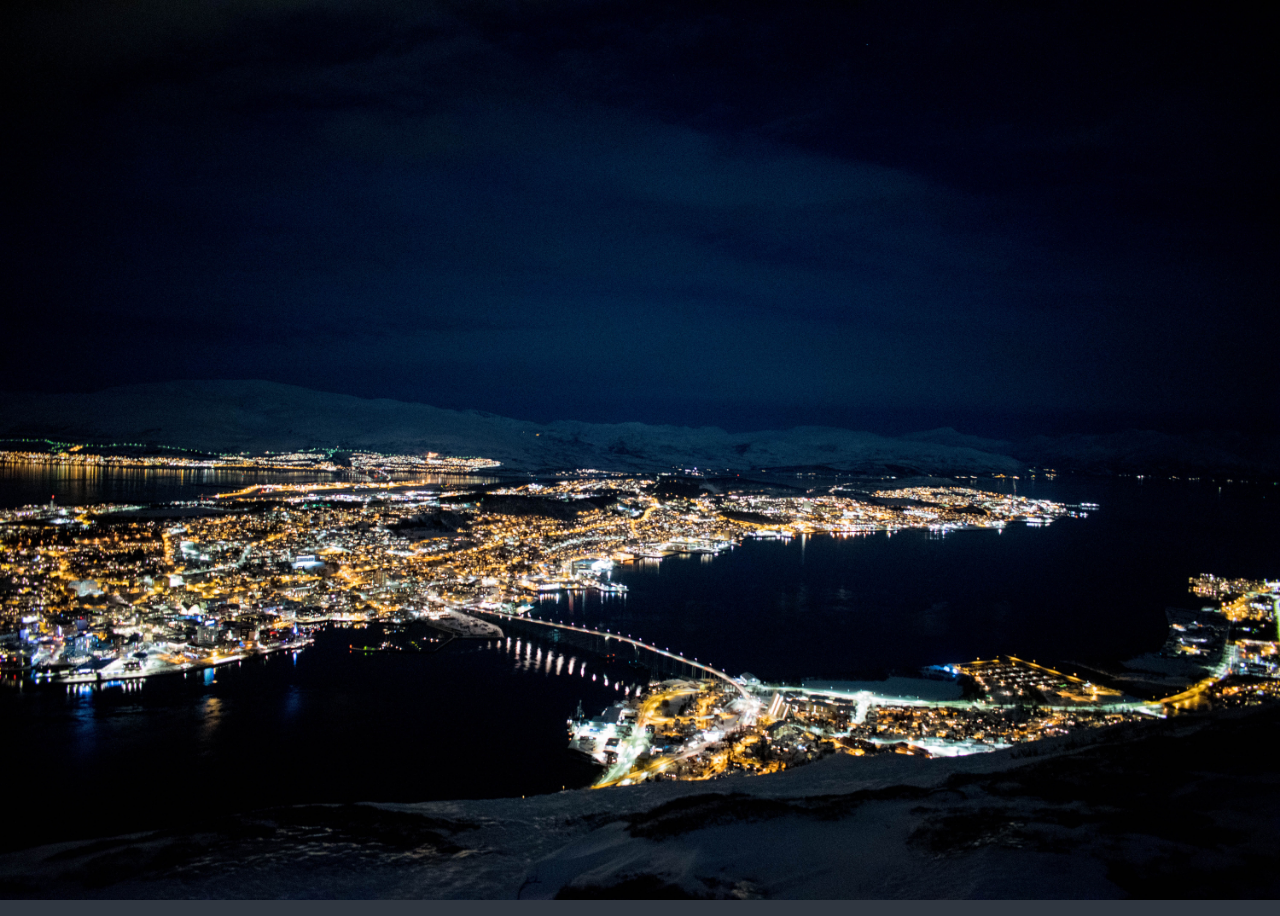
==== index.html @ 4692f835 "Move Repository" ====
<!DOCTYPE html>
<html lang="ko">
  <head>
    <meta charset="UTF-8" />
    <meta http-equiv="X-UA-Compatible" content="IE=edge" />
    <meta name="viewport" content="width=device-width, initial-scale=1.0" />
    <title>Document</title>
    <link rel="stylesheet" href="src/css/styles.css" />
  </head>
  <body>
    <div class="upside">
      <div class="js-loading loading"></div>
      <div class="js-weather weather"></div>
    </div>
    <div class="container">
      <div class="js-clock clock">
        <div>00:00:00</div>
      </div>
      <form class="js-form">
        <input type="text" placeholder="What is your name?" />
      </form>
      <div class="js-greetings greetings"></div>
      <form class="js-toDoForm toDoForm">
        <input type="text" placeholder="Write a to do" />
      </form>
      <ul class="js-toDoList toDoList"></ul>
    </div>
    <script src="src/js/clock.js"></script>
    <script src="src/js/gretting.js"></script>
    <script src="src/js/todo.js"></script>
    <script src="src/js/bg.js"></script>
    <script src="src/js/weather.js"></script>
  </body>
</html>
---- src/css/styles.css ----
@import "keyframes.css";
@import "clock.css";
@import "greetings.css";
@import "todo.css";
@import "upside.css";
@import "bg.css";
@import "another.css";

:root {
  --white: #ecf0f1;
  --gray: #7f8c8d;
  --black: #2f3640;
}

body {
  background-color: #2f3640;
  display: flex;
  justify-content: center;
  align-items: center;
  height: 100vh;
  flex-direction: column;
  box-sizing: border-box;
  overflow: hidden;
}
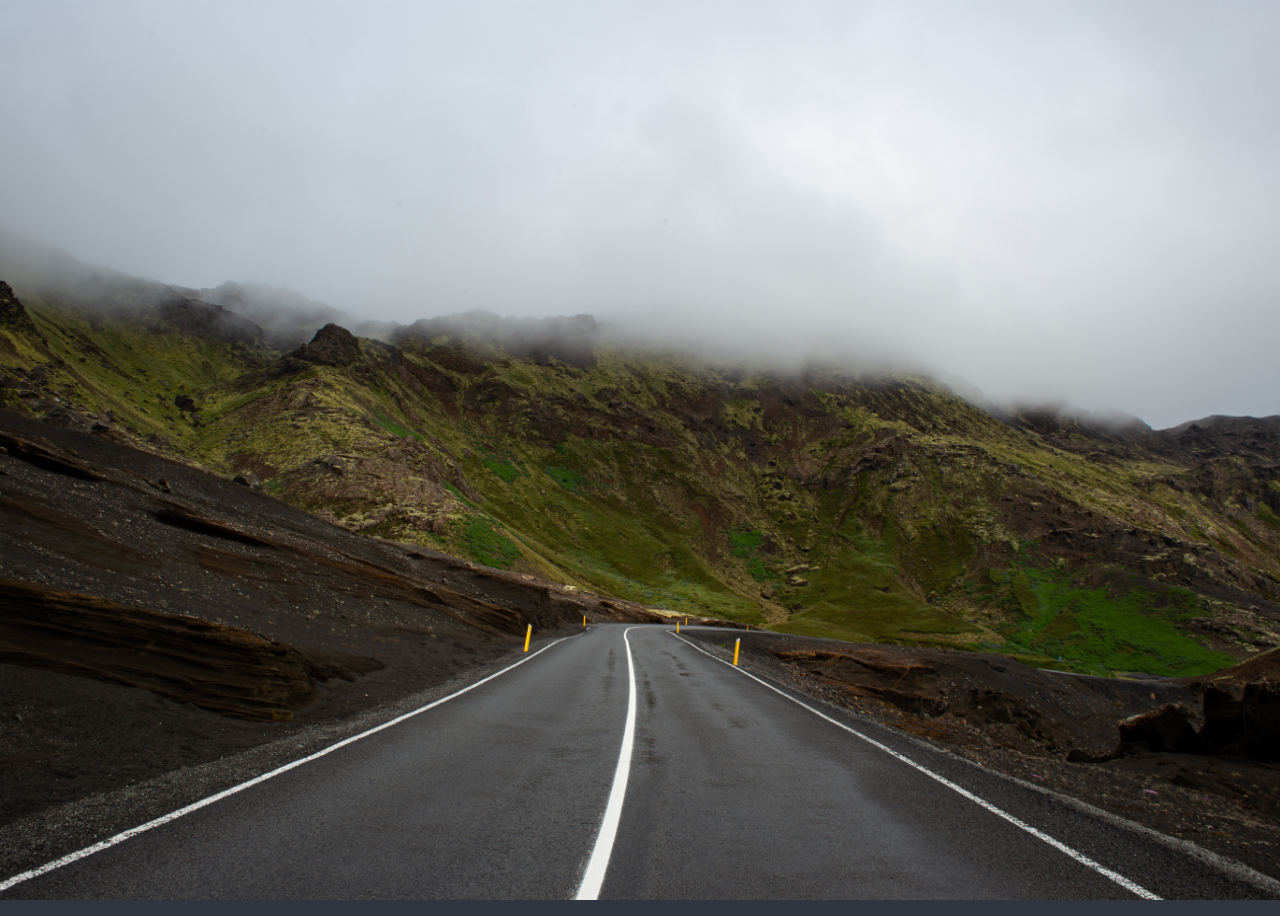
==== commit d55c18a0: "rewrite bg repository" ====
--- a/index.html
+++ b/index.html
@@ -4,7 +4,8 @@
     <meta charset="UTF-8" />
     <meta http-equiv="X-UA-Compatible" content="IE=edge" />
     <meta name="viewport" content="width=device-width, initial-scale=1.0" />
-    <title>Document</title>
+    <title>To Do List | APP</title>
+    <link rel="shortcut icon" type="image/x-icon" href="/images/favicon.ico" />
     <link rel="stylesheet" href="src/css/styles.css" />
   </head>
   <body>
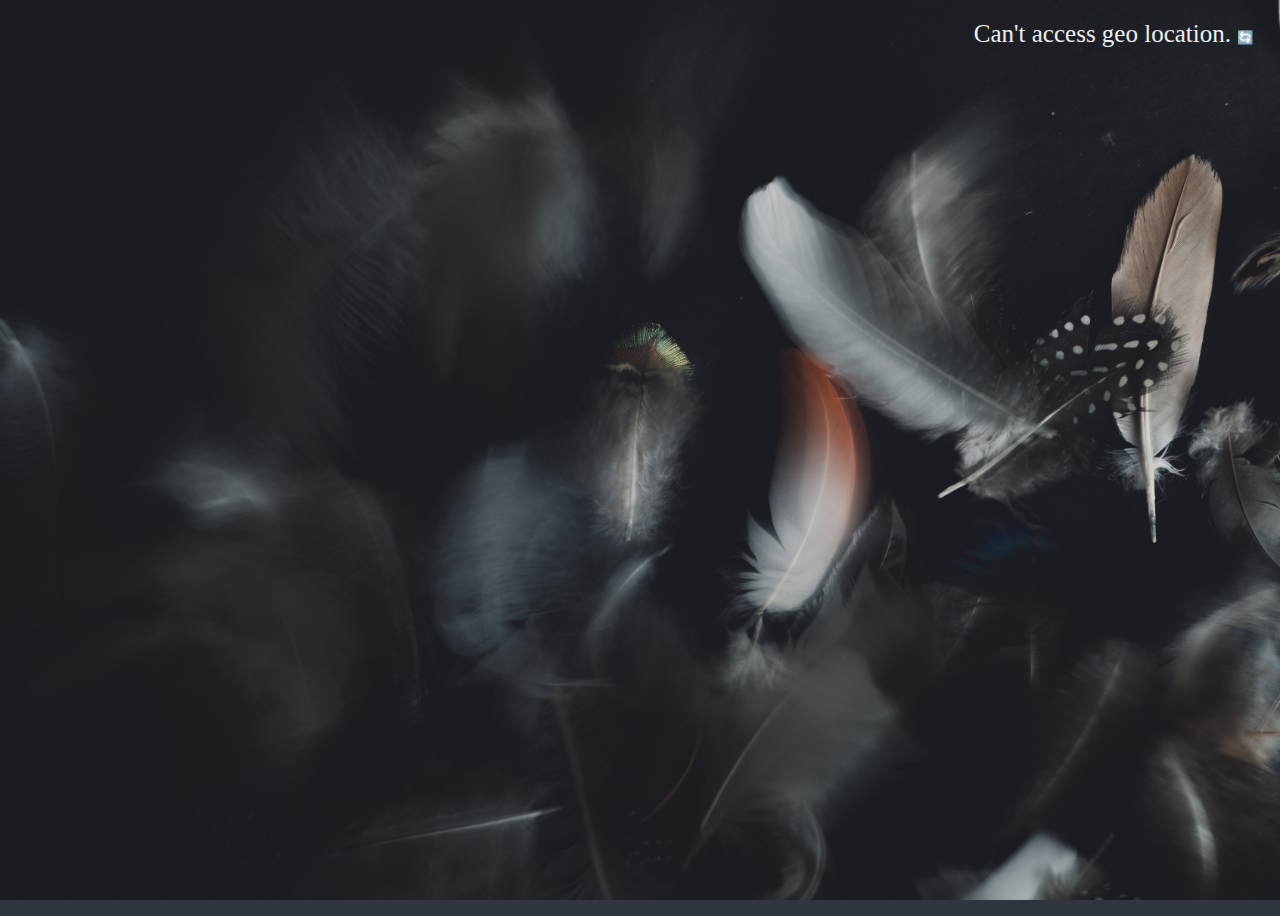
==== commit 6ad2b800: "favicon update" ====
--- a/index.html
+++ b/index.html
@@ -4,8 +4,8 @@
     <meta charset="UTF-8" />
     <meta http-equiv="X-UA-Compatible" content="IE=edge" />
     <meta name="viewport" content="width=device-width, initial-scale=1.0" />
+    <link rel="shortcut icon" type="image/x-icon" href="images/favicon.ico" />
     <title>To Do List | APP</title>
-    <link rel="shortcut icon" type="image/x-icon" href="/images/favicon.ico" />
     <link rel="stylesheet" href="src/css/styles.css" />
   </head>
   <body>
